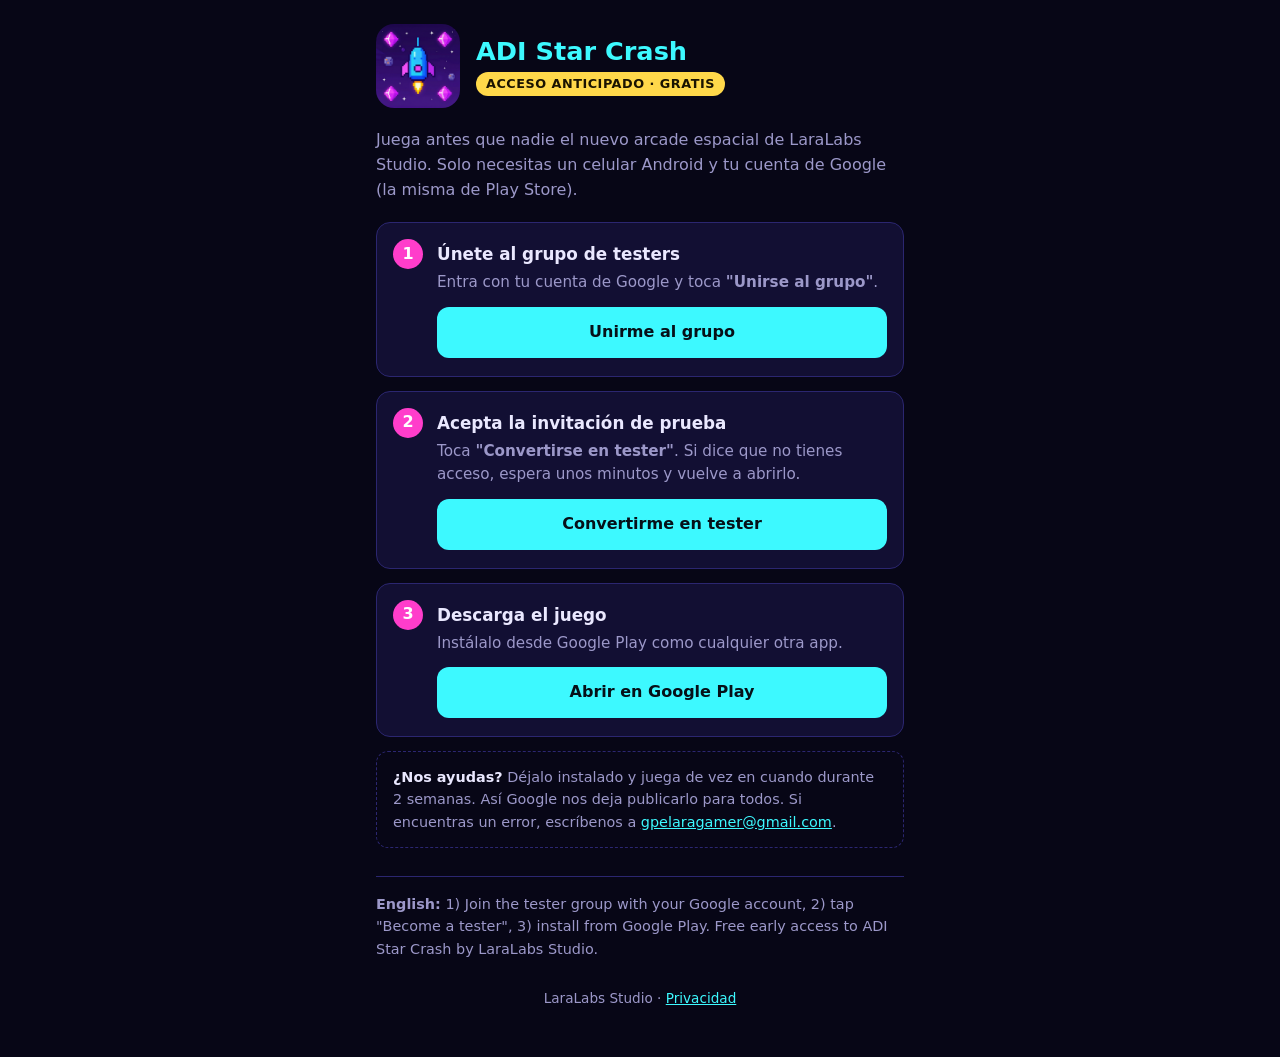
==== acceso/index.html @ 1998671c "Página de acceso anticipado (ADI Star Crash) Co-Authored-By: Claude Opus 5.5 <noreply@anthropic.com>" ====
<!doctype html>
<html lang="es">
<head>
<meta charset="utf-8">
<meta name="viewport" content="width=device-width, initial-scale=1">
<title>Acceso anticipado – LaraLabs Studio</title>
<meta name="description" content="Prueba gratis los juegos de LaraLabs Studio antes que nadie en Google Play.">
<style>
  :root { --ink: #EAE8FF; --dim: #9C98C9; --cyan: #3DF9FF; --pink: #FF3DCB; --gold: #FFD84A; --panel: #120F33; --line: #2b2670; --bg: #070616; }
  * { box-sizing: border-box; }
  body { margin: 0; font-family: system-ui, -apple-system, "Segoe UI", Roboto, sans-serif; color: var(--ink); background: var(--bg); line-height: 1.55; }
  main { max-width: 560px; margin: 0 auto; padding: 24px 16px 48px; }
  header { display: flex; gap: 16px; align-items: center; margin-bottom: 20px; }
  header img { width: 84px; height: 84px; border-radius: 18px; flex: none; }
  h1 { margin: 0; font-size: 1.6rem; color: var(--cyan); line-height: 1.2; }
  .tag { display: inline-block; margin-top: 6px; padding: 2px 10px; border-radius: 99px; background: var(--gold); color: #1a1300; font-weight: 700; font-size: .8rem; letter-spacing: .04em; }
  p.lead { margin: 0 0 20px; color: var(--dim); }
  ol { list-style: none; padding: 0; margin: 0; counter-reset: s; }
  li { counter-increment: s; background: var(--panel); border: 1px solid var(--line); border-radius: 14px; padding: 16px 16px 18px 60px; margin-bottom: 14px; position: relative; }
  li::before { content: counter(s); position: absolute; left: 16px; top: 16px; width: 30px; height: 30px; border-radius: 50%; background: var(--pink); color: #fff; font-weight: 800; display: grid; place-items: center; }
  li h2 { margin: 2px 0 4px; font-size: 1.05rem; }
  li p { margin: 0 0 12px; color: var(--dim); font-size: .95rem; }
  .btn { display: block; text-align: center; text-decoration: none; padding: 13px 16px; border-radius: 12px; background: var(--cyan); color: #061018; font-weight: 800; }
  .btn:focus-visible { outline: 3px solid var(--gold); outline-offset: 2px; }
  .note { background: transparent; border: 1px dashed var(--line); border-radius: 12px; padding: 14px 16px; color: var(--dim); font-size: .9rem; }
  .note strong { color: var(--ink); }
  footer { margin-top: 28px; text-align: center; color: var(--dim); font-size: .85rem; }
  footer a { color: var(--cyan); }
  .en { margin-top: 28px; border-top: 1px solid var(--line); padding-top: 16px; color: var(--dim); font-size: .9rem; }
</style>
</head>
<body>
<main>
  <header>
    <img src="starcrash-icon.png" alt="Icono de ADI Star Crash">
    <div>
      <h1>ADI Star Crash</h1>
      <span class="tag">ACCESO ANTICIPADO · GRATIS</span>
    </div>
  </header>
  <p class="lead">Juega antes que nadie el nuevo arcade espacial de LaraLabs Studio. Solo necesitas un celular Android y tu cuenta de Google (la misma de Play Store).</p>

  <ol>
    <li>
      <h2>Únete al grupo de testers</h2>
      <p>Entra con tu cuenta de Google y toca <strong>"Unirse al grupo"</strong>.</p>
      <a class="btn" href="https://groups.google.com/g/laralabs-testers">Unirme al grupo</a>
    </li>
    <li>
      <h2>Acepta la invitación de prueba</h2>
      <p>Toca <strong>"Convertirse en tester"</strong>. Si dice que no tienes acceso, espera unos minutos y vuelve a abrirlo.</p>
      <a class="btn" href="https://play.google.com/apps/testing/com.adigames.starcrash">Convertirme en tester</a>
    </li>
    <li>
      <h2>Descarga el juego</h2>
      <p>Instálalo desde Google Play como cualquier otra app.</p>
      <a class="btn" href="https://play.google.com/store/apps/details?id=com.adigames.starcrash">Abrir en Google Play</a>
    </li>
  </ol>

  <div class="note"><strong>¿Nos ayudas?</strong> Déjalo instalado y juega de vez en cuando durante 2 semanas. Así Google nos deja publicarlo para todos. Si encuentras un error, escríbenos a <a href="mailto:gpelaragamer@gmail.com" style="color:var(--cyan)">gpelaragamer@gmail.com</a>.</div>

  <p class="en" lang="en"><strong>English:</strong> 1) Join the tester group with your Google account, 2) tap "Become a tester", 3) install from Google Play. Free early access to ADI Star Crash by LaraLabs Studio.</p>

  <footer>LaraLabs Studio · <a href="../starcrash/privacidad.html">Privacidad</a></footer>
</main>
</body>
</html>
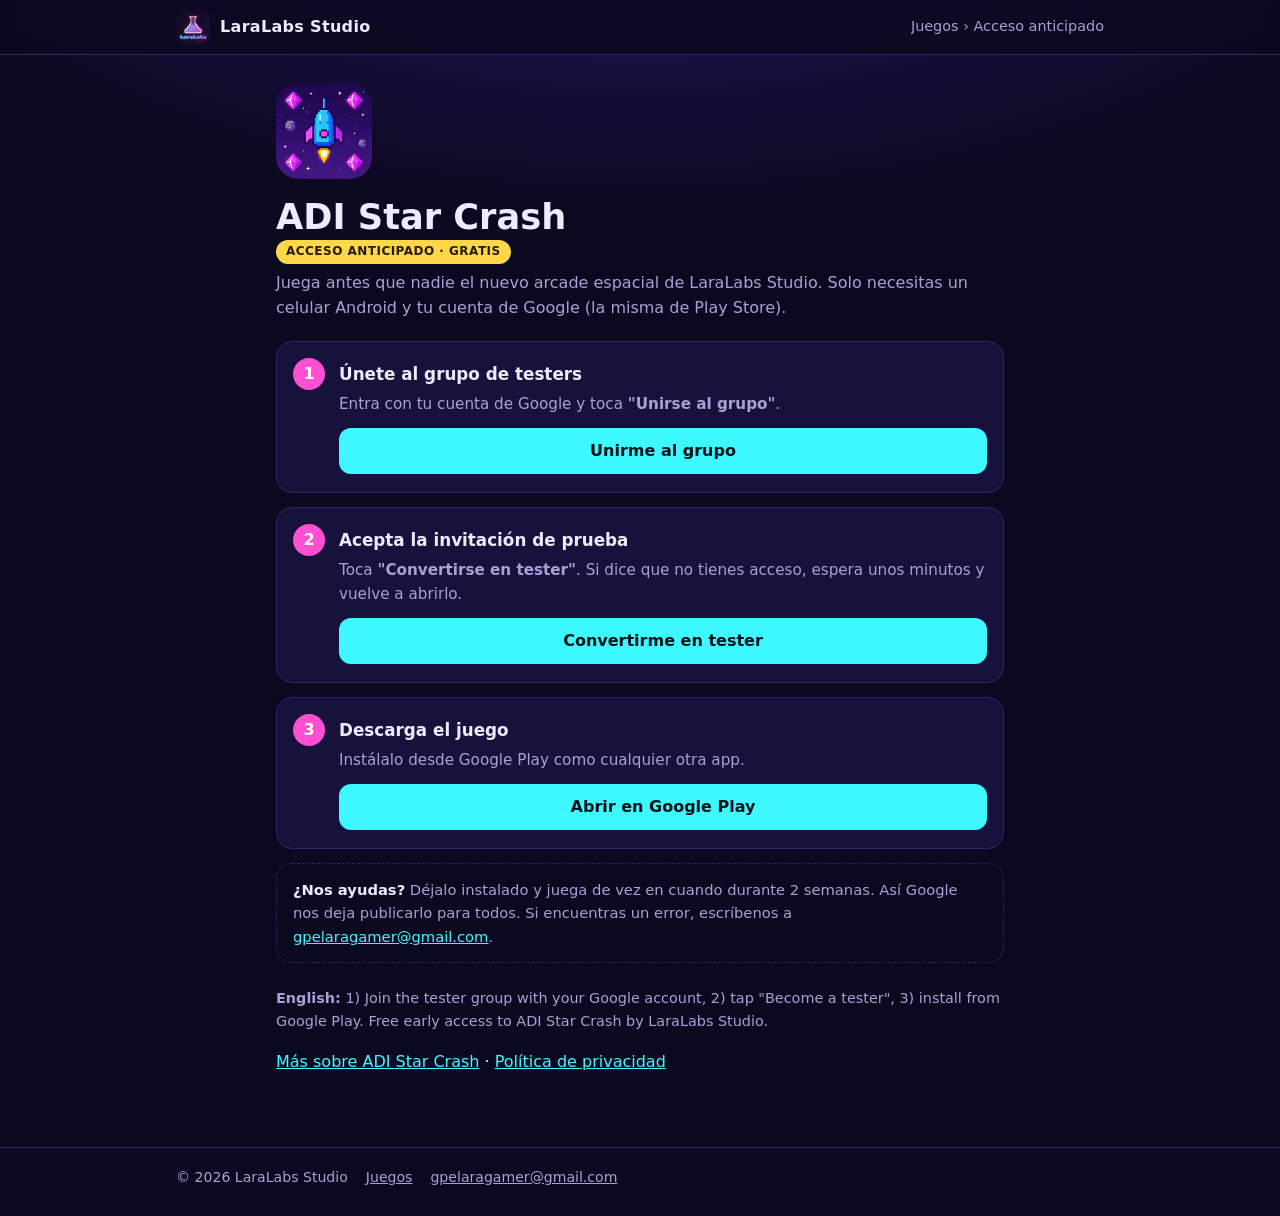
==== commit 15648ef3: "Sitio del estudio: portada, una carpeta por juego con su página y política Co-Authored-By: Claude Op" ====
--- a/acceso/index.html
+++ b/acceso/index.html
@@ -3,44 +3,39 @@
 <head>
 <meta charset="utf-8">
 <meta name="viewport" content="width=device-width, initial-scale=1">
-<title>Acceso anticipado – LaraLabs Studio</title>
+<title>Acceso anticipado · LaraLabs Studio</title>
 <meta name="description" content="Prueba gratis los juegos de LaraLabs Studio antes que nadie en Google Play.">
+<meta name="theme-color" content="#0b0920">
+<link rel="icon" href="../assets/laralabs-logo.png">
+<link rel="stylesheet" href="../assets/estilo.css">
 <style>
-  :root { --ink: #EAE8FF; --dim: #9C98C9; --cyan: #3DF9FF; --pink: #FF3DCB; --gold: #FFD84A; --panel: #120F33; --line: #2b2670; --bg: #070616; }
-  * { box-sizing: border-box; }
-  body { margin: 0; font-family: system-ui, -apple-system, "Segoe UI", Roboto, sans-serif; color: var(--ink); background: var(--bg); line-height: 1.55; }
-  main { max-width: 560px; margin: 0 auto; padding: 24px 16px 48px; }
-  header { display: flex; gap: 16px; align-items: center; margin-bottom: 20px; }
-  header img { width: 84px; height: 84px; border-radius: 18px; flex: none; }
-  h1 { margin: 0; font-size: 1.6rem; color: var(--cyan); line-height: 1.2; }
-  .tag { display: inline-block; margin-top: 6px; padding: 2px 10px; border-radius: 99px; background: var(--gold); color: #1a1300; font-weight: 700; font-size: .8rem; letter-spacing: .04em; }
-  p.lead { margin: 0 0 20px; color: var(--dim); }
-  ol { list-style: none; padding: 0; margin: 0; counter-reset: s; }
-  li { counter-increment: s; background: var(--panel); border: 1px solid var(--line); border-radius: 14px; padding: 16px 16px 18px 60px; margin-bottom: 14px; position: relative; }
-  li::before { content: counter(s); position: absolute; left: 16px; top: 16px; width: 30px; height: 30px; border-radius: 50%; background: var(--pink); color: #fff; font-weight: 800; display: grid; place-items: center; }
-  li h2 { margin: 2px 0 4px; font-size: 1.05rem; }
-  li p { margin: 0 0 12px; color: var(--dim); font-size: .95rem; }
-  .btn { display: block; text-align: center; text-decoration: none; padding: 13px 16px; border-radius: 12px; background: var(--cyan); color: #061018; font-weight: 800; }
-  .btn:focus-visible { outline: 3px solid var(--gold); outline-offset: 2px; }
-  .note { background: transparent; border: 1px dashed var(--line); border-radius: 12px; padding: 14px 16px; color: var(--dim); font-size: .9rem; }
+  .steps { list-style: none; padding: 0; margin: 20px 0 0; counter-reset: s; }
+  .steps li { counter-increment: s; background: var(--panel); border: 1px solid var(--line); border-radius: var(--radius); padding: 16px 16px 18px 62px; margin-bottom: 14px; position: relative; }
+  .steps li::before { content: counter(s); position: absolute; left: 16px; top: 16px; width: 32px; height: 32px; border-radius: 50%; background: var(--pink); color: #fff; font-weight: 800; display: grid; place-items: center; }
+  .steps h2 { margin: 3px 0 4px; font-size: 1.05rem; }
+  .steps p { margin: 0 0 12px; color: var(--dim); font-size: .95rem; }
+  .steps .btn { display: block; }
+  .note { border: 1px dashed var(--line); border-radius: var(--radius); padding: 14px 16px; color: var(--dim); font-size: .92rem; }
   .note strong { color: var(--ink); }
-  footer { margin-top: 28px; text-align: center; color: var(--dim); font-size: .85rem; }
-  footer a { color: var(--cyan); }
-  .en { margin-top: 28px; border-top: 1px solid var(--line); padding-top: 16px; color: var(--dim); font-size: .9rem; }
+  .en { margin-top: 24px; color: var(--dim); font-size: .9rem; }
 </style>
 </head>
 <body>
-<main>
-  <header>
-    <img src="starcrash-icon.png" alt="Icono de ADI Star Crash">
+<header class="topbar"><div class="in">
+  <a class="brand" href="../"><img src="../assets/laralabs-logo.png" alt="">LaraLabs Studio</a>
+  <span class="crumbs"><a href="../">Juegos</a> › Acceso anticipado</span>
+</div></header>
+<main class="wrap narrow">
+  <section class="game-hero">
+    <img src="../starcrash/icono.png" alt="Icono de ADI Star Crash">
     <div>
       <h1>ADI Star Crash</h1>
-      <span class="tag">ACCESO ANTICIPADO · GRATIS</span>
+      <span class="badge soon">ACCESO ANTICIPADO · GRATIS</span>
+      <p>Juega antes que nadie el nuevo arcade espacial de LaraLabs Studio. Solo necesitas un celular Android y tu cuenta de Google (la misma de Play Store).</p>
     </div>
-  </header>
-  <p class="lead">Juega antes que nadie el nuevo arcade espacial de LaraLabs Studio. Solo necesitas un celular Android y tu cuenta de Google (la misma de Play Store).</p>
+  </section>
 
-  <ol>
+  <ol class="steps">
     <li>
       <h2>Únete al grupo de testers</h2>
       <p>Entra con tu cuenta de Google y toca <strong>"Unirse al grupo"</strong>.</p>
@@ -58,11 +53,15 @@
     </li>
   </ol>
 
-  <div class="note"><strong>¿Nos ayudas?</strong> Déjalo instalado y juega de vez en cuando durante 2 semanas. Así Google nos deja publicarlo para todos. Si encuentras un error, escríbenos a <a href="mailto:gpelaragamer@gmail.com" style="color:var(--cyan)">gpelaragamer@gmail.com</a>.</div>
+  <div class="note"><strong>¿Nos ayudas?</strong> Déjalo instalado y juega de vez en cuando durante 2 semanas. Así Google nos deja publicarlo para todos. Si encuentras un error, escríbenos a <a href="mailto:gpelaragamer@gmail.com">gpelaragamer@gmail.com</a>.</div>
 
   <p class="en" lang="en"><strong>English:</strong> 1) Join the tester group with your Google account, 2) tap "Become a tester", 3) install from Google Play. Free early access to ADI Star Crash by LaraLabs Studio.</p>
-
-  <footer>LaraLabs Studio · <a href="../starcrash/privacidad.html">Privacidad</a></footer>
+  <p><a href="../starcrash/">Más sobre ADI Star Crash</a> · <a href="../starcrash/privacidad.html">Política de privacidad</a></p>
 </main>
+<footer class="site-footer"><div class="in">
+  <span>© 2026 LaraLabs Studio</span>
+  <a href="../">Juegos</a>
+  <a href="mailto:gpelaragamer@gmail.com">gpelaragamer@gmail.com</a>
+</div></footer>
 </body>
 </html>
--- a/assets/estilo.css
+++ b/assets/estilo.css
@@ -0,0 +1,98 @@
+/* LaraLabs Studio — estilo compartido del sitio */
+:root {
+  color-scheme: dark;
+  --bg: #0b0920;
+  --bg2: #120e30;
+  --panel: #17123b;
+  --line: #2c2566;
+  --ink: #eeeaff;
+  --dim: #a7a1d6;
+  --cyan: #3df9ff;
+  --pink: #ff4fd2;
+  --gold: #ffd84a;
+  --radius: 16px;
+}
+* { box-sizing: border-box; }
+html { -webkit-text-size-adjust: 100%; }
+body {
+  margin: 0;
+  font: 16px/1.6 system-ui, -apple-system, "Segoe UI", Roboto, sans-serif;
+  color: var(--ink);
+  background: radial-gradient(1200px 600px at 50% -200px, #2a1a6e 0%, transparent 70%), var(--bg);
+  min-height: 100vh;
+}
+a { color: var(--cyan); }
+img { max-width: 100%; height: auto; display: block; }
+
+/* Barra superior */
+.topbar { border-bottom: 1px solid var(--line); background: rgba(11, 9, 32, .85); backdrop-filter: blur(6px); position: sticky; top: 0; z-index: 5; }
+.topbar .in { max-width: 960px; margin: 0 auto; padding: 10px 16px; display: flex; align-items: center; gap: 12px; }
+.brand { display: flex; align-items: center; gap: 10px; text-decoration: none; color: var(--ink); font-weight: 800; letter-spacing: .02em; }
+.brand img { width: 34px; height: 34px; border-radius: 9px; }
+.crumbs { margin-left: auto; font-size: .9rem; color: var(--dim); white-space: nowrap; overflow: hidden; text-overflow: ellipsis; }
+.crumbs a { color: var(--dim); text-decoration: none; }
+.crumbs a:hover { color: var(--cyan); }
+
+.wrap { max-width: 960px; margin: 0 auto; padding: 28px 16px 56px; }
+.narrow { max-width: 760px; }
+
+/* Portada del estudio */
+.hero { text-align: center; padding: 28px 0 8px; }
+.hero img.logo { width: 120px; height: 120px; border-radius: 28px; margin: 0 auto 14px; box-shadow: 0 10px 40px rgba(255, 79, 210, .25); }
+.hero h1 { margin: 0; font-size: clamp(1.9rem, 6vw, 2.8rem); line-height: 1.1; }
+.hero p { margin: 10px auto 0; max-width: 560px; color: var(--dim); }
+.section-title { margin: 40px 0 14px; font-size: 1.25rem; }
+
+.grid { display: grid; grid-template-columns: repeat(auto-fill, minmax(260px, 1fr)); gap: 16px; }
+.card { background: var(--panel); border: 1px solid var(--line); border-radius: var(--radius); overflow: hidden; display: flex; flex-direction: column; }
+.card .cover { aspect-ratio: 1024 / 500; object-fit: cover; width: 100%; background: var(--bg2); }
+.card .body { padding: 14px 16px 16px; display: flex; flex-direction: column; gap: 8px; flex: 1; }
+.card .head { display: flex; align-items: center; gap: 12px; }
+.card .head img { width: 48px; height: 48px; border-radius: 12px; }
+.card h3 { margin: 0; font-size: 1.1rem; }
+.card p { margin: 0; color: var(--dim); font-size: .95rem; }
+.card .links { margin-top: auto; display: flex; gap: 8px; flex-wrap: wrap; padding-top: 6px; }
+
+.badge { display: inline-block; padding: 2px 10px; border-radius: 99px; font-size: .75rem; font-weight: 800; letter-spacing: .04em; }
+.badge.live { background: #22d38a; color: #052614; }
+.badge.soon { background: var(--gold); color: #241b00; }
+
+.btn { display: inline-block; text-decoration: none; padding: 10px 16px; border-radius: 12px; background: var(--cyan); color: #061018; font-weight: 800; text-align: center; }
+.btn.alt { background: transparent; color: var(--ink); border: 1px solid var(--line); }
+.btn:hover { filter: brightness(1.08); }
+.btn:focus-visible, a:focus-visible { outline: 3px solid var(--gold); outline-offset: 2px; }
+
+.cta { margin-top: 36px; background: linear-gradient(135deg, #2b1670, #12385a); border: 1px solid var(--line); border-radius: var(--radius); padding: 20px; display: flex; gap: 16px; align-items: center; flex-wrap: wrap; }
+.cta div { flex: 1 1 240px; }
+.cta h2 { margin: 0 0 4px; font-size: 1.15rem; }
+.cta p { margin: 0; color: var(--dim); }
+
+/* Página de juego */
+.game-hero { display: flex; gap: 18px; align-items: center; flex-wrap: wrap; }
+.game-hero > img { width: 96px; height: 96px; border-radius: 22px; }
+.game-hero h1 { margin: 0; font-size: clamp(1.6rem, 5vw, 2.2rem); line-height: 1.15; }
+.game-hero p { margin: 6px 0 0; color: var(--dim); }
+.banner { border-radius: var(--radius); border: 1px solid var(--line); margin: 22px 0; width: 100%; }
+.actions { display: flex; gap: 10px; flex-wrap: wrap; }
+.features { padding-left: 1.2em; color: var(--dim); }
+.features li { margin: 4px 0; }
+.features strong { color: var(--ink); }
+
+/* Políticas de privacidad (contenido de cada juego) */
+.policy h1 { font-size: 1.7rem; margin: 0 0 4px; color: var(--cyan); line-height: 1.2; }
+.policy h2 { font-size: 1.15rem; margin: 28px 0 8px; color: var(--pink); }
+.policy h3 { margin: 18px 0 4px; }
+.policy section, .policy .card { background: var(--panel); border: 1px solid var(--line); border-radius: var(--radius); padding: 18px 20px; margin-bottom: 18px; display: block; }
+.policy .meta, .policy .date, .policy .muted { color: var(--dim); font-size: .92rem; margin-top: 0; }
+.policy nav a { margin-right: 16px; }
+.policy li { margin: 4px 0; }
+.policy footer { color: var(--dim); text-align: center; margin-top: 20px; }
+
+.site-footer { border-top: 1px solid var(--line); color: var(--dim); font-size: .88rem; }
+.site-footer .in { max-width: 960px; margin: 0 auto; padding: 18px 16px 28px; display: flex; gap: 8px 18px; flex-wrap: wrap; }
+.site-footer a { color: var(--dim); }
+
+@media (max-width: 520px) {
+  .crumbs { display: none; }
+  .game-hero > img { width: 76px; height: 76px; border-radius: 18px; }
+}
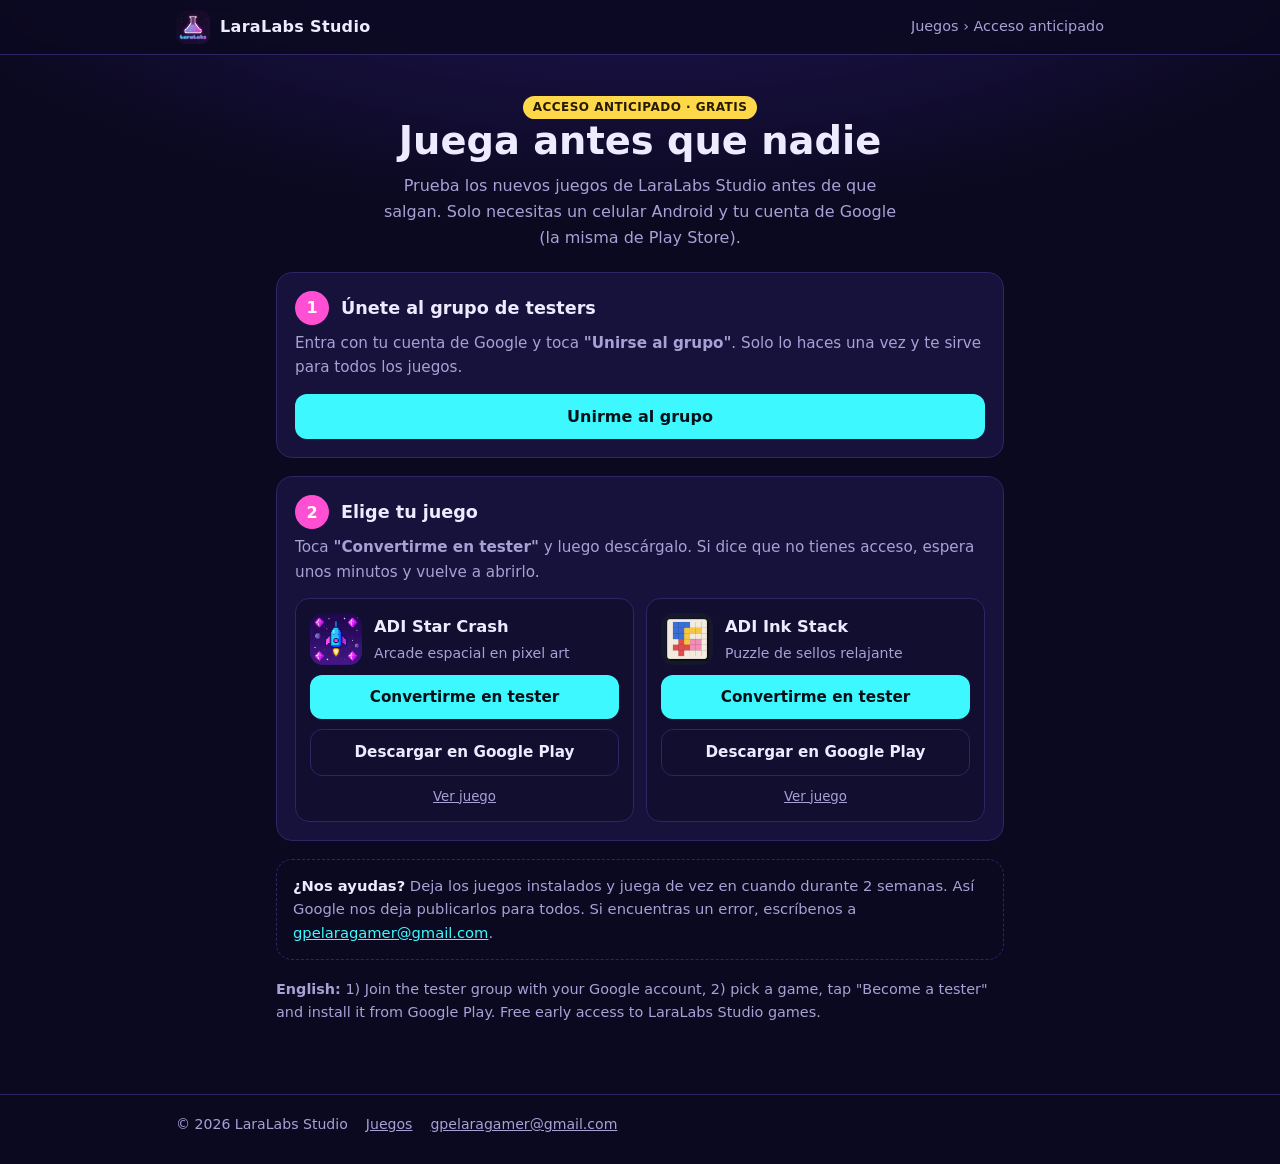
==== commit 8e51cba8: "ADI Ink Stack en acceso anticipado; página de acceso para varios juegos Co-Authored-By: Claude Opus " ====
--- a/acceso/index.html
+++ b/acceso/index.html
@@ -9,15 +9,27 @@
 <link rel="icon" href="../assets/laralabs-logo.png">
 <link rel="stylesheet" href="../assets/estilo.css">
 <style>
-  .steps { list-style: none; padding: 0; margin: 20px 0 0; counter-reset: s; }
-  .steps li { counter-increment: s; background: var(--panel); border: 1px solid var(--line); border-radius: var(--radius); padding: 16px 16px 18px 62px; margin-bottom: 14px; position: relative; }
-  .steps li::before { content: counter(s); position: absolute; left: 16px; top: 16px; width: 32px; height: 32px; border-radius: 50%; background: var(--pink); color: #fff; font-weight: 800; display: grid; place-items: center; }
-  .steps h2 { margin: 3px 0 4px; font-size: 1.05rem; }
-  .steps p { margin: 0 0 12px; color: var(--dim); font-size: .95rem; }
-  .steps .btn { display: block; }
-  .note { border: 1px dashed var(--line); border-radius: var(--radius); padding: 14px 16px; color: var(--dim); font-size: .92rem; }
+  .intro { text-align: center; padding: 10px 0 4px; }
+  .intro h1 { margin: 0; font-size: clamp(1.7rem, 6vw, 2.4rem); line-height: 1.15; }
+  .intro p { color: var(--dim); max-width: 520px; margin: 10px auto 0; }
+  .step { background: var(--panel); border: 1px solid var(--line); border-radius: var(--radius); padding: 18px; margin-top: 18px; }
+  .step-h { display: flex; gap: 12px; align-items: center; margin-bottom: 6px; }
+  .num { flex: none; width: 34px; height: 34px; border-radius: 50%; background: var(--pink); color: #fff; font-weight: 800; display: grid; place-items: center; }
+  .step h2 { margin: 0; font-size: 1.1rem; }
+  .step > p { margin: 0 0 14px; color: var(--dim); font-size: .95rem; }
+  .step .btn { display: block; }
+  .games { display: grid; grid-template-columns: repeat(auto-fit, minmax(220px, 1fr)); gap: 12px; }
+  .game { border: 1px solid var(--line); border-radius: 14px; padding: 14px; background: var(--bg2); display: flex; flex-direction: column; gap: 10px; }
+  .game .head { display: flex; gap: 12px; align-items: center; }
+  .game .head img { width: 52px; height: 52px; border-radius: 13px; }
+  .game h3 { margin: 0; font-size: 1.02rem; }
+  .game .head p { margin: 2px 0 0; color: var(--dim); font-size: .88rem; }
+  .game .btn { display: block; font-size: .95rem; padding: 10px 12px; }
+  .game small { color: var(--dim); text-align: center; }
+  .game small a { color: var(--dim); }
+  .note { border: 1px dashed var(--line); border-radius: var(--radius); padding: 14px 16px; color: var(--dim); font-size: .92rem; margin-top: 18px; }
   .note strong { color: var(--ink); }
-  .en { margin-top: 24px; color: var(--dim); font-size: .9rem; }
+  .en { margin-top: 18px; color: var(--dim); font-size: .9rem; }
 </style>
 </head>
 <body>
@@ -26,37 +38,40 @@
   <span class="crumbs"><a href="../">Juegos</a> › Acceso anticipado</span>
 </div></header>
 <main class="wrap narrow">
-  <section class="game-hero">
-    <img src="../starcrash/icono.png" alt="Icono de ADI Star Crash">
-    <div>
-      <h1>ADI Star Crash</h1>
-      <span class="badge soon">ACCESO ANTICIPADO · GRATIS</span>
-      <p>Juega antes que nadie el nuevo arcade espacial de LaraLabs Studio. Solo necesitas un celular Android y tu cuenta de Google (la misma de Play Store).</p>
+  <section class="intro">
+    <span class="badge soon">ACCESO ANTICIPADO · GRATIS</span>
+    <h1>Juega antes que nadie</h1>
+    <p>Prueba los nuevos juegos de LaraLabs Studio antes de que salgan. Solo necesitas un celular Android y tu cuenta de Google (la misma de Play Store).</p>
+  </section>
+
+  <section class="step">
+    <div class="step-h"><span class="num">1</span><h2>Únete al grupo de testers</h2></div>
+    <p>Entra con tu cuenta de Google y toca <strong>"Unirse al grupo"</strong>. Solo lo haces una vez y te sirve para todos los juegos.</p>
+    <a class="btn" href="https://groups.google.com/g/laralabs-testers">Unirme al grupo</a>
+  </section>
+
+  <section class="step">
+    <div class="step-h"><span class="num">2</span><h2>Elige tu juego</h2></div>
+    <p>Toca <strong>"Convertirme en tester"</strong> y luego descárgalo. Si dice que no tienes acceso, espera unos minutos y vuelve a abrirlo.</p>
+    <div class="games">
+      <div class="game">
+        <div class="head"><img src="../starcrash/icono.png" alt=""><div><h3>ADI Star Crash</h3><p>Arcade espacial en pixel art</p></div></div>
+        <a class="btn" href="https://play.google.com/apps/testing/com.adigames.starcrash">Convertirme en tester</a>
+        <a class="btn alt" href="https://play.google.com/store/apps/details?id=com.adigames.starcrash">Descargar en Google Play</a>
+        <small><a href="../starcrash/">Ver juego</a></small>
+      </div>
+      <div class="game">
+        <div class="head"><img src="../inkstack/icono.png" alt=""><div><h3>ADI Ink Stack</h3><p>Puzzle de sellos relajante</p></div></div>
+        <a class="btn" href="https://play.google.com/apps/testing/com.adigames.inkstack">Convertirme en tester</a>
+        <a class="btn alt" href="https://play.google.com/store/apps/details?id=com.adigames.inkstack">Descargar en Google Play</a>
+        <small><a href="../inkstack/">Ver juego</a></small>
+      </div>
     </div>
   </section>
 
-  <ol class="steps">
-    <li>
-      <h2>Únete al grupo de testers</h2>
-      <p>Entra con tu cuenta de Google y toca <strong>"Unirse al grupo"</strong>.</p>
-      <a class="btn" href="https://groups.google.com/g/laralabs-testers">Unirme al grupo</a>
-    </li>
-    <li>
-      <h2>Acepta la invitación de prueba</h2>
-      <p>Toca <strong>"Convertirse en tester"</strong>. Si dice que no tienes acceso, espera unos minutos y vuelve a abrirlo.</p>
-      <a class="btn" href="https://play.google.com/apps/testing/com.adigames.starcrash">Convertirme en tester</a>
-    </li>
-    <li>
-      <h2>Descarga el juego</h2>
-      <p>Instálalo desde Google Play como cualquier otra app.</p>
-      <a class="btn" href="https://play.google.com/store/apps/details?id=com.adigames.starcrash">Abrir en Google Play</a>
-    </li>
-  </ol>
+  <div class="note"><strong>¿Nos ayudas?</strong> Deja los juegos instalados y juega de vez en cuando durante 2 semanas. Así Google nos deja publicarlos para todos. Si encuentras un error, escríbenos a <a href="mailto:gpelaragamer@gmail.com">gpelaragamer@gmail.com</a>.</div>
 
-  <div class="note"><strong>¿Nos ayudas?</strong> Déjalo instalado y juega de vez en cuando durante 2 semanas. Así Google nos deja publicarlo para todos. Si encuentras un error, escríbenos a <a href="mailto:gpelaragamer@gmail.com">gpelaragamer@gmail.com</a>.</div>
-
-  <p class="en" lang="en"><strong>English:</strong> 1) Join the tester group with your Google account, 2) tap "Become a tester", 3) install from Google Play. Free early access to ADI Star Crash by LaraLabs Studio.</p>
-  <p><a href="../starcrash/">Más sobre ADI Star Crash</a> · <a href="../starcrash/privacidad.html">Política de privacidad</a></p>
+  <p class="en" lang="en"><strong>English:</strong> 1) Join the tester group with your Google account, 2) pick a game, tap "Become a tester" and install it from Google Play. Free early access to LaraLabs Studio games.</p>
 </main>
 <footer class="site-footer"><div class="in">
   <span>© 2026 LaraLabs Studio</span>
